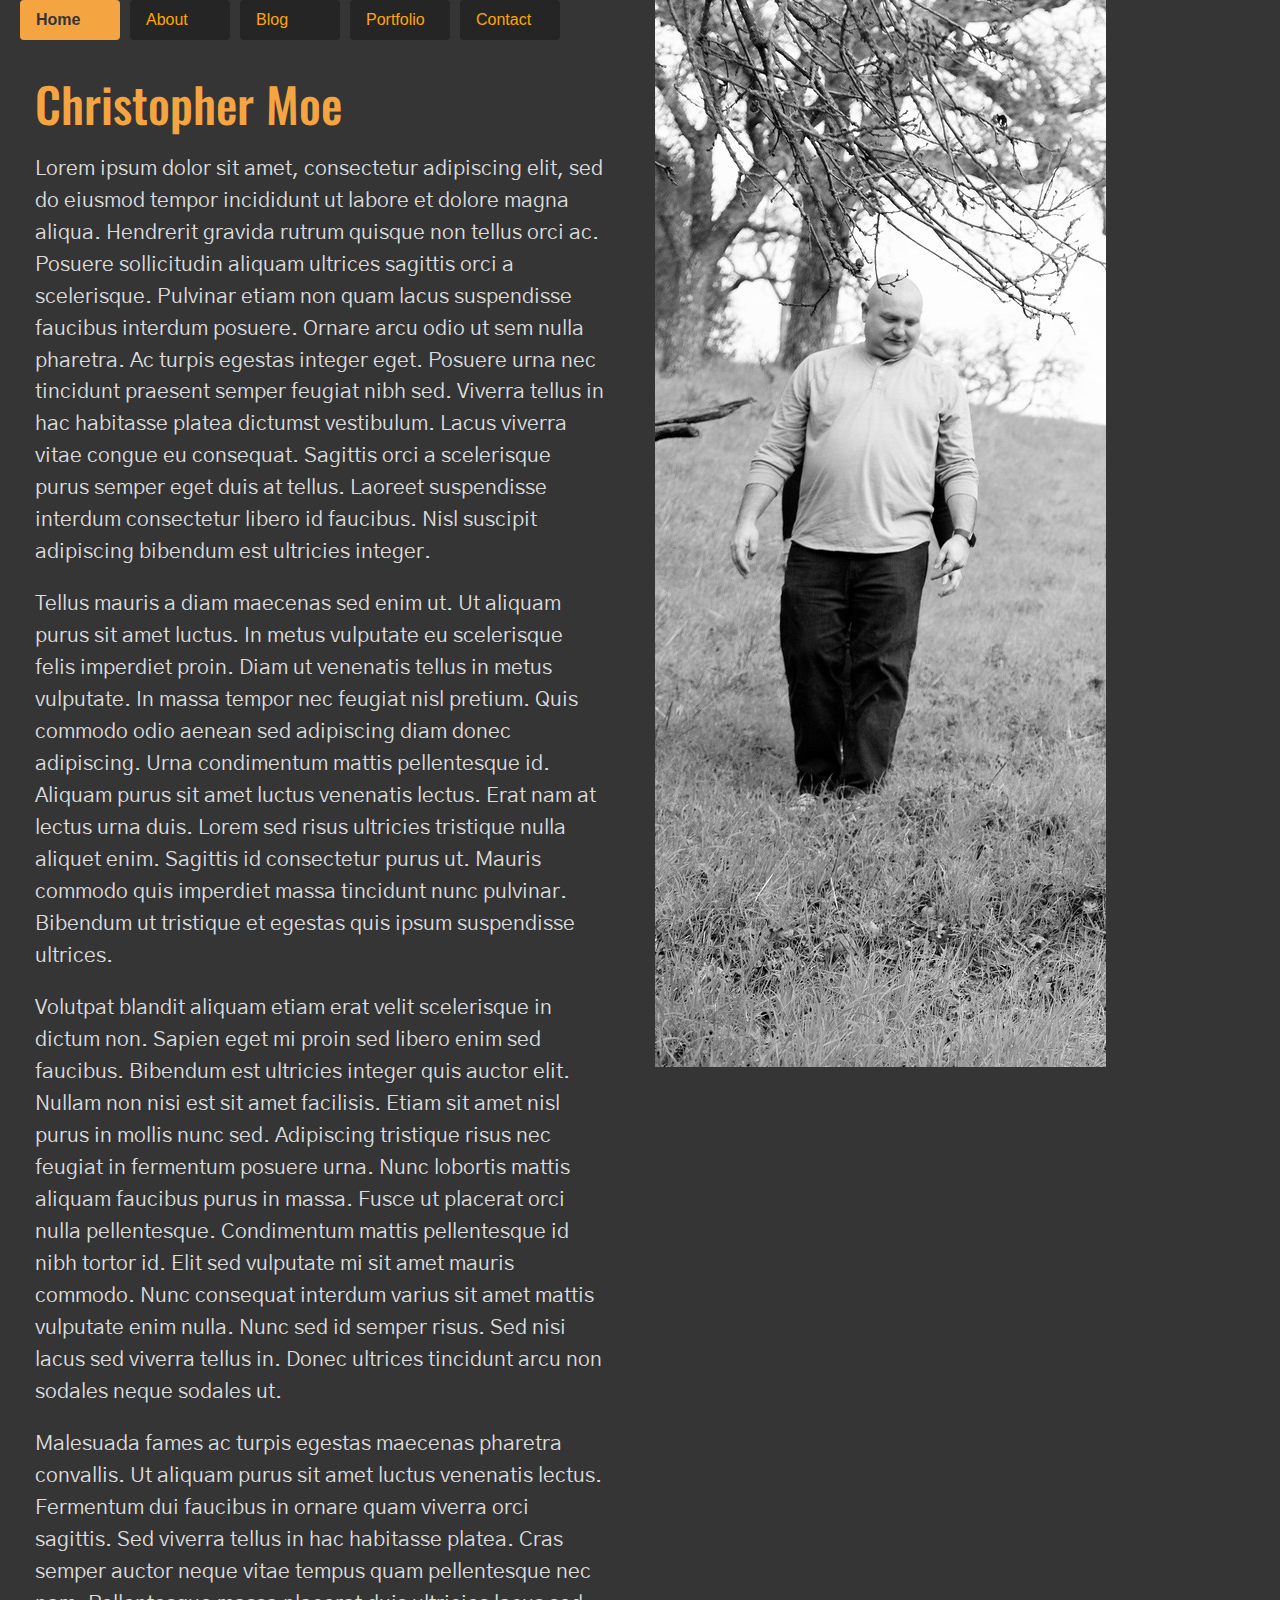
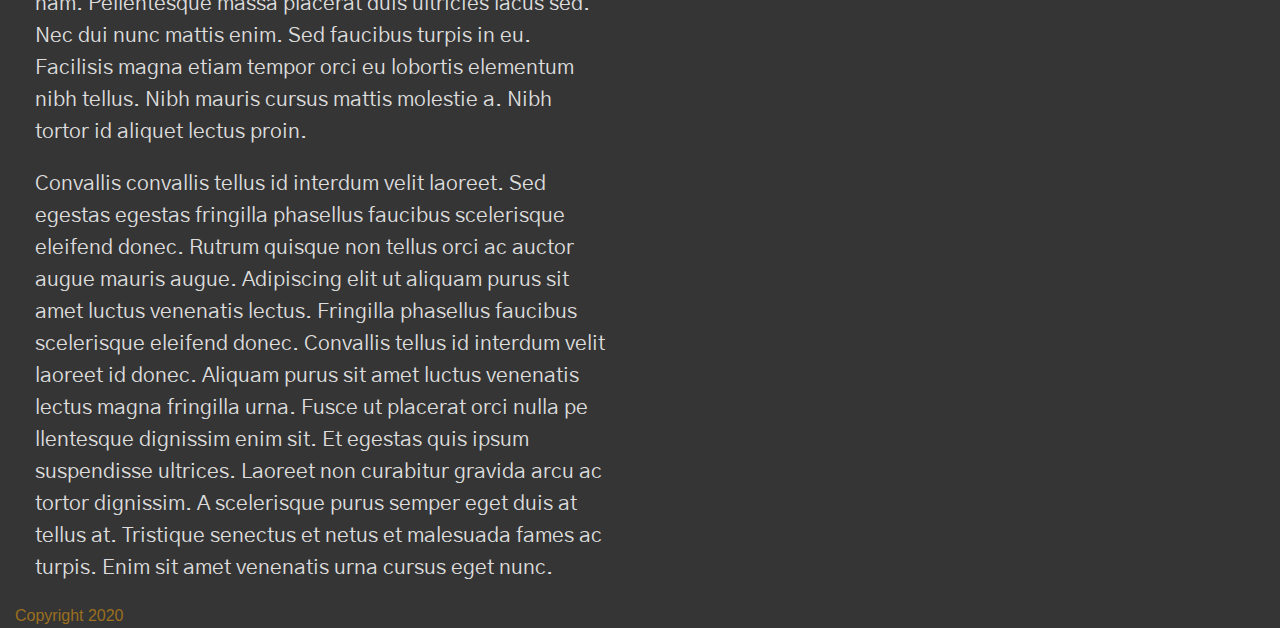
==== docs/index.html @ 33e53306 "Addint initial files" ====
<!doctype html>

<html lang="en">
<head>
  <meta charset="utf-8">

  <title>Chris Moe's Spring 2020 bootcamp project</title>
  <meta name="description" content="Christopher Moe's Spring 2020 project">

  <link href="https://stackpath.bootstrapcdn.com/bootstrap/4.4.1/css/bootstrap.min.css" rel="stylesheet" integrity="sha384-Vkoo8x4CGsO3+Hhxv8T/Q5PaXtkKtu6ug5TOeNV6gBiFeWPGFN9MuhOf23Q9Ifjh" crossorigin="anonymous">
	<link href="https://fonts.googleapis.com/css?family=Gothic+A1&display=swap" rel="stylesheet">
	<link href="https://fonts.googleapis.com/css?family=Oswald&display=swap" rel="stylesheet"> 
  <link rel="stylesheet" href="./CSS/style.css">
</head>

<body>
<!-- begin navigation-->
<div class="container-fluid">
  <div class="row">
    <div class="col">
              <ul class="nav nav-pills">
                <li class="nav-item pill-1">
                    <a class="nav-link active" data-toggle="tab" href="./index.html">Home</a>
                </li>
                <li class="nav-item pill-2">
                    <a class="nav-link" data-toggle="tab" href="./about.html">About</a>
                </li>
                <li class="nav-item pill-3">
                  <a class="nav-link" data-toggle="tab" href="./blog.html">Blog</a>
                </li>
                <li class="nav-item pill-4">
                  <a class="nav-link" data-toggle="tab" href="./portfolio.html">Portfolio</a>
                </li>
                <li class="nav-item pill-5">
                  <a class="nav-link" data-toggle="tab" href="./contact.html">Contact</a>
                </li>
              </ul>
<!-- end navigation-->

<h1>Christopher Moe</h1>

<p class="intro">Lorem ipsum dolor sit amet, consectetur adipiscing elit, sed do eiusmod tempor incididunt ut labore et dolore magna aliqua. Hendrerit gravida rutrum quisque non tellus orci ac. Posuere sollicitudin aliquam ultrices sagittis orci a scelerisque. Pulvinar etiam non quam lacus suspendisse faucibus interdum posuere. Ornare arcu odio ut sem nulla pharetra. Ac turpis egestas integer eget. Posuere urna nec tincidunt praesent semper feugiat nibh sed. Viverra tellus in hac habitasse platea dictumst vestibulum. Lacus viverra vitae congue eu consequat. Sagittis orci a scelerisque purus semper eget duis at tellus. Laoreet suspendisse interdum consectetur libero id faucibus. Nisl suscipit adipiscing bibendum est ultricies integer.</p>

<p class="intro">Tellus mauris a diam maecenas sed enim ut. Ut aliquam purus sit amet luctus. In metus vulputate eu scelerisque felis imperdiet proin. Diam ut venenatis tellus in metus vulputate. In massa tempor nec feugiat nisl pretium. Quis commodo odio aenean sed adipiscing diam donec adipiscing. Urna condimentum mattis pellentesque id. Aliquam purus sit amet luctus venenatis lectus. Erat nam at lectus urna duis. Lorem sed risus ultricies tristique nulla aliquet enim. Sagittis id consectetur purus ut. Mauris commodo quis imperdiet massa tincidunt nunc pulvinar. Bibendum ut tristique et egestas quis ipsum suspendisse ultrices.</p>

<p class="intro">Volutpat blandit aliquam etiam erat velit scelerisque in dictum non. Sapien eget mi proin sed libero enim sed faucibus. Bibendum est ultricies integer quis auctor elit. Nullam non nisi est sit amet facilisis. Etiam sit amet nisl purus in mollis nunc sed. Adipiscing tristique risus nec feugiat in fermentum posuere urna. Nunc lobortis mattis aliquam faucibus purus in massa. Fusce ut placerat orci nulla pellentesque. Condimentum mattis pellentesque id nibh tortor id. Elit sed vulputate mi sit amet mauris commodo. Nunc consequat interdum varius sit amet mattis vulputate enim nulla. Nunc sed id semper risus. Sed nisi lacus sed viverra tellus in. Donec ultrices tincidunt arcu non sodales neque sodales ut.</p>

<p class="intro">Malesuada fames ac turpis egestas maecenas pharetra convallis. Ut aliquam purus sit amet luctus venenatis lectus. Fermentum dui faucibus in ornare quam viverra orci sagittis. Sed viverra tellus in hac habitasse platea. Cras semper auctor neque vitae tempus quam pellentesque nec nam. Pellentesque massa placerat duis ultricies lacus sed. Nec dui nunc mattis enim. Sed faucibus turpis in eu. Facilisis magna etiam tempor orci eu lobortis elementum nibh tellus. Nibh mauris cursus mattis molestie a. Nibh tortor id aliquet lectus proin.</p>

<p class="intro">Convallis convallis tellus id interdum velit laoreet. Sed egestas egestas fringilla phasellus faucibus scelerisque eleifend donec. Rutrum quisque non tellus orci ac auctor augue mauris augue. Adipiscing elit ut aliquam purus sit amet luctus venenatis lectus. Fringilla phasellus faucibus scelerisque eleifend donec. Convallis tellus id interdum velit laoreet id donec. Aliquam purus sit amet luctus venenatis lectus magna fringilla urna. Fusce ut placerat orci nulla pe  llentesque dignissim enim sit. Et egestas quis ipsum suspendisse ultrices. Laoreet non curabitur gravida arcu ac tortor dignissim. A scelerisque purus semper eget duis at tellus at. Tristique senectus et netus et malesuada fames ac turpis. Enim sit amet venenatis urna cursus eget nunc.</p>

</div>
<!-- begin static image on right of page-->
<div class="col">
  <div class="image">
<img src="./img/me-good.jpg" />
<!-- end static image on right of page-->
</div>
</div>
</div>
<div class="row">
  <div class="col-2"><span class="copyright">Copyright 2020</span>
  </div>
</div>
</body>
</html>
---- docs/CSS/style.css ----
p {
	font-family: 'Gothic A1', sans-serif;
	color: #DDDDDD;
	margin: 20px;
}

h1, h2, h3 {
font-family: 'Oswald', sans-serif;
}

h1 {
	color: #f5a442;
	font-size: 36pt;
	margin: 35px 0 15px 20px;
}

h2 {
	color: #f5a442;
	font-size: 28pt;
	margin: 0 0 0 20px;
}

body {
	background-color: #353535; 
	
}

/* this is for the static image on the right side of the page */
.image
{
	position: fixed;
    
}
 

.intro {
	font-size: 16pt;
}

.date {
	font-size: 15pt;
	font-style: italic;
	margin: 0 0 0 20px;
	color: #f7ebdc;
}

/* the next to classes will align images to right/left in posts*/
.bimgright {
	float:right; 
	margin:20px;
}

.bimgleft {
	display: inline;
	float:left; 
	margin:20px;
}

/* Settings for individual blog posts */

.entrycontainer {
	width: 100%;
	background-color: pink;
}

.class bentry {
	height: 80%;
	width: 80%;
    background-color: #353535; 
    -moz-box-sizing: border-box;
    -webkit-box-sizing: border-box;
    box-sizing: border-box;
	float: left;

}

/* the next to define the gradient outline on blog post */
.outer {
  width: 100%;
  margin-right: 451px;
  padding: 1rem;
  position: relative;
  background: linear-gradient(to right, #F5A442, #824904);
  padding: 3px;
  margin-bottom: 25px;	
}

.inner {
  background: #353535;
  color: white;
  padding: 5px;
  overflow:auto;
}

/* Navigation settings */
nav {
	margin: 27px auto 0;
	position: absolute;
	left: 25;
	width: 590px;
	height: 50px;
	background-color: #474747;
	border-radius: 8px;
	font-size: 0;
}
nav a {
	line-height: 50px;
	height: 100%;
	font-size: 15px;
	display: inline-block;
	position: relative;
	z-index: 1;
	text-decoration: none;
	text-transform: uppercase;
	text-align: center;
	color: white;
	cursor: pointer;
}

nav .animation {
	position: absolute;
	height: 100%;
	top: 0;
	z-index: 0;
	transition: all .5s ease 0s;
	border-radius: 8px;
}
a:nth-child(1) {
	width: 100px;
}

.nav-pills .nav-link:not(.active) {
    background-color: #262525;
	color: orange;
	margin: 0 5px;
}

.nav-pills .nav-link:not(.active):hover {
    background-color: #F5A442;
	color: #353535;
	margin: 0 5px;
	font-weight: bolder;

}

.nav-pills .nav-link.active, .nav-pills .nav-link.active:hover,.nav-pills .nav-link.active:focus{
    background-color:#F5A442;
	color:#353535;
	font-weight: bolder;
	margin: 0 5px;

	}

/*text for the bootstrap cards*/
.cardtext {
	color: black;
}

.copyright {
	color: #9b6f1e;
	text-align: center;
}
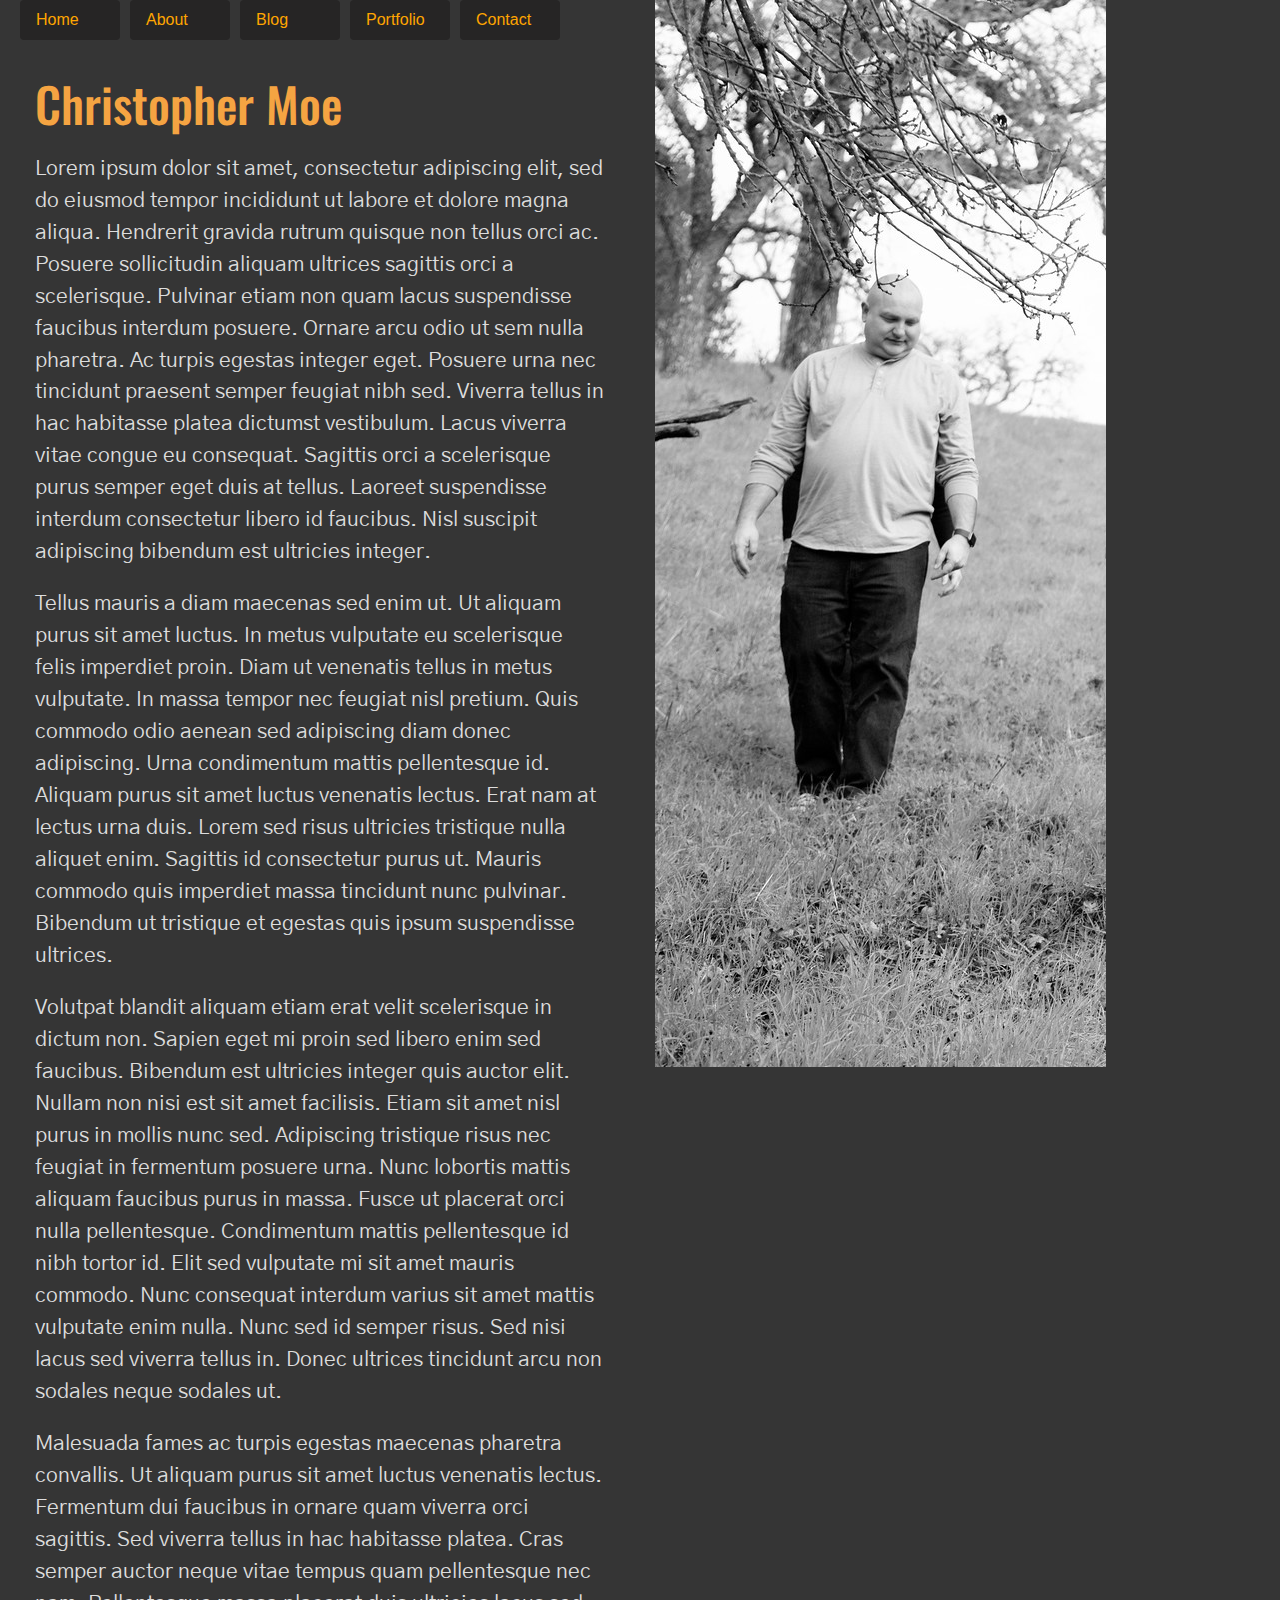
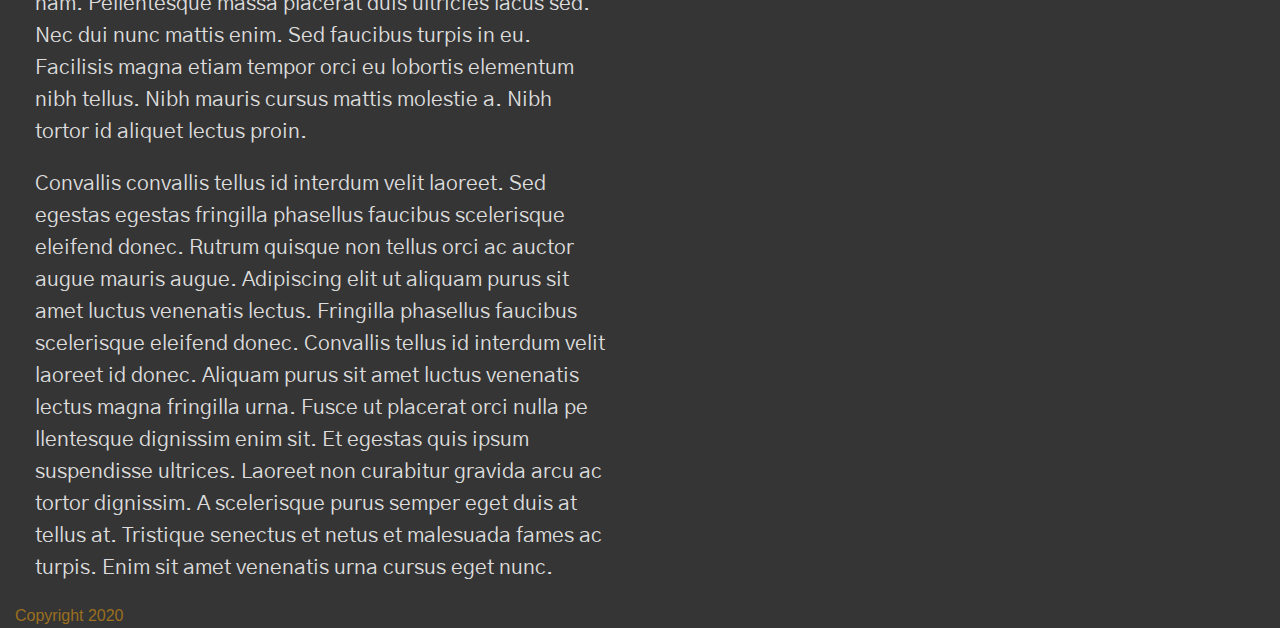
==== commit 7863a379: "changed it so list of pages is dynamically generated" ====
--- a/docs/index.html
+++ b/docs/index.html
@@ -4,7 +4,7 @@
 <head>
   <meta charset="utf-8">
 
-  <title>Chris Moe's Spring 2020 bootcamp project</title>
+  <title>index</title>
   <meta name="description" content="Christopher Moe's Spring 2020 project">
 
   <link href="https://stackpath.bootstrapcdn.com/bootstrap/4.4.1/css/bootstrap.min.css" rel="stylesheet" integrity="sha384-Vkoo8x4CGsO3+Hhxv8T/Q5PaXtkKtu6ug5TOeNV6gBiFeWPGFN9MuhOf23Q9Ifjh" crossorigin="anonymous">
@@ -20,7 +20,7 @@
     <div class="col">
               <ul class="nav nav-pills">
                 <li class="nav-item pill-1">
-                    <a class="nav-link active" data-toggle="tab" href="./index.html">Home</a>
+                    <a class="nav-link" data-toggle="tab" href="./index.html">Home</a>
                 </li>
                 <li class="nav-item pill-2">
                     <a class="nav-link" data-toggle="tab" href="./about.html">About</a>
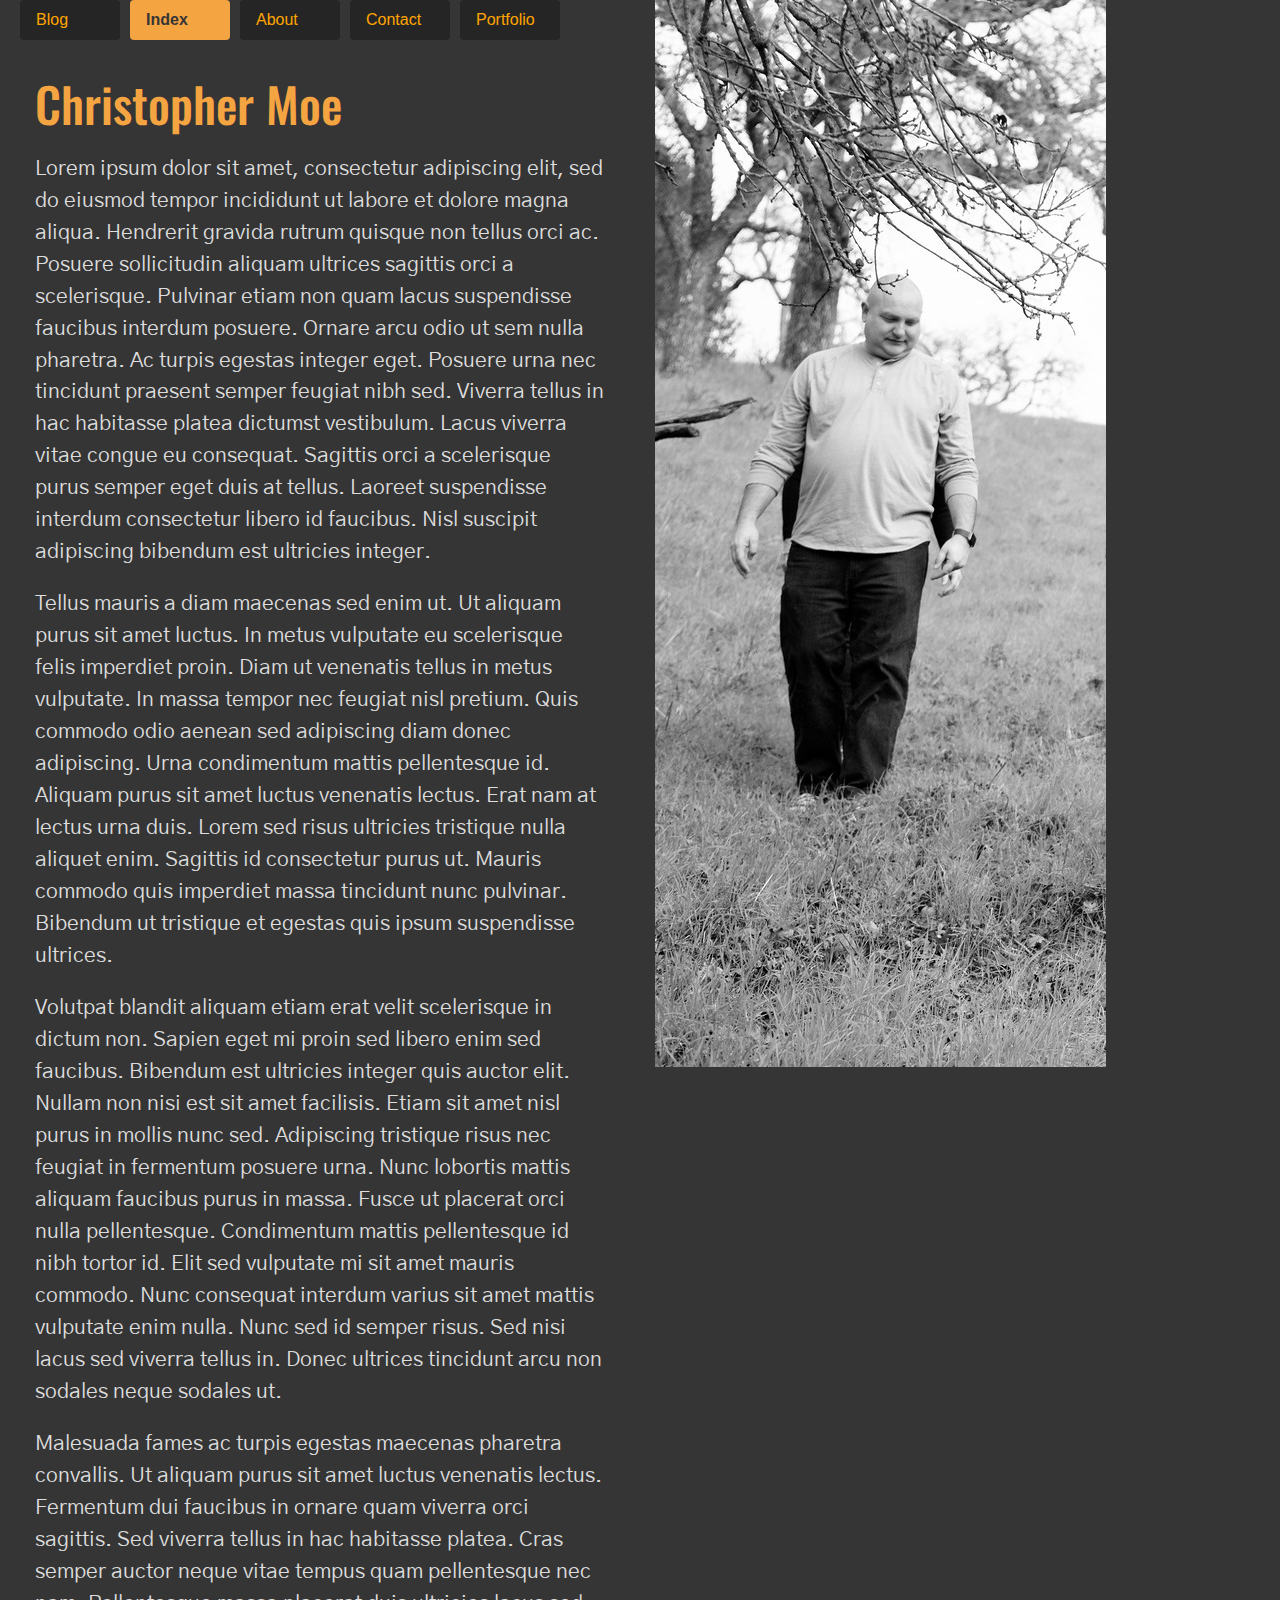
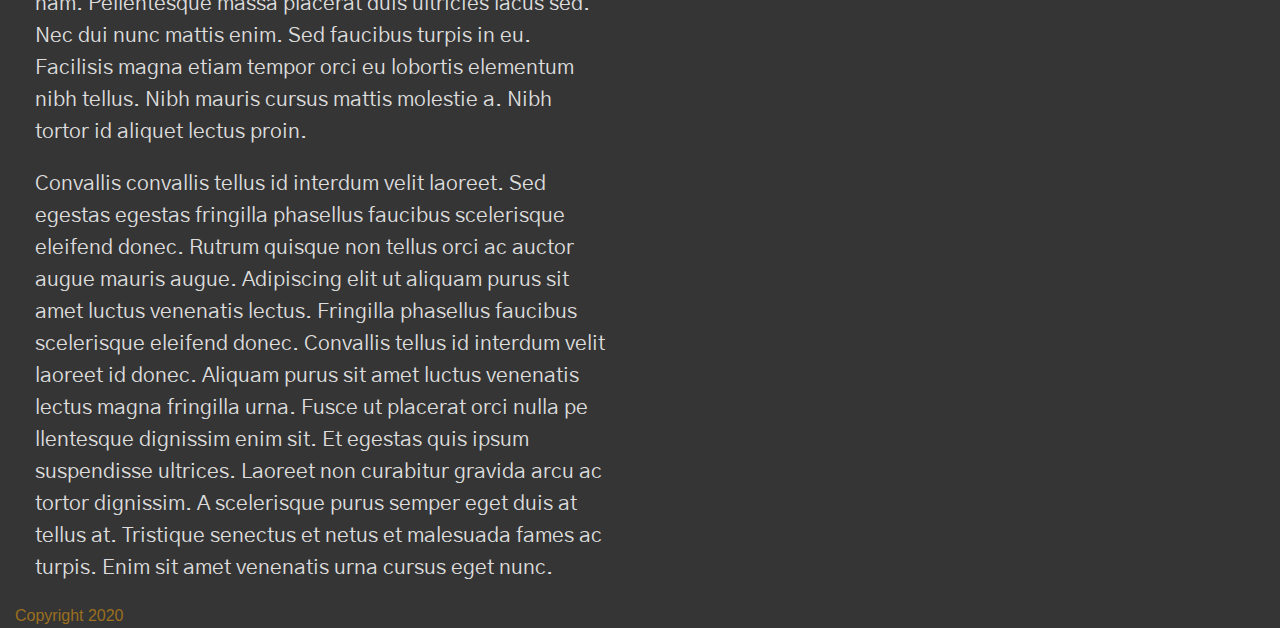
==== commit f77c1a03: "Got navigation links created dynamically as well as highlighting active page" ====
--- a/docs/index.html
+++ b/docs/index.html
@@ -4,12 +4,14 @@
 <head>
   <meta charset="utf-8">
 
-  <title>index</title>
+  <title>Index</title>
   <meta name="description" content="Christopher Moe's Spring 2020 project">
+  
+</ul>
 
   <link href="https://stackpath.bootstrapcdn.com/bootstrap/4.4.1/css/bootstrap.min.css" rel="stylesheet" integrity="sha384-Vkoo8x4CGsO3+Hhxv8T/Q5PaXtkKtu6ug5TOeNV6gBiFeWPGFN9MuhOf23Q9Ifjh" crossorigin="anonymous">
 	<link href="https://fonts.googleapis.com/css?family=Gothic+A1&display=swap" rel="stylesheet">
-	<link href="https://fonts.googleapis.com/css?family=Oswald&display=swap" rel="stylesheet"> 
+	<link href="https://fonts.googleapis.com/css?family=Oswald&display=swap" rel="stylesheet">
   <link rel="stylesheet" href="./CSS/style.css">
 </head>
 
@@ -19,21 +21,28 @@
   <div class="row">
     <div class="col">
               <ul class="nav nav-pills">
-                <li class="nav-item pill-1">
-                    <a class="nav-link" data-toggle="tab" href="./index.html">Home</a>
+                
+                <li class="nav-item">
+                  <a class="nav-link"data-toggle="tab" href="blog.html">Blog</a>
                 </li>
-                <li class="nav-item pill-2">
-                    <a class="nav-link" data-toggle="tab" href="./about.html">About</a>
+                
+                <li class="nav-item">
+                  <a class="nav-link active"data-toggle="tab" href="index.html">Index</a>
                 </li>
-                <li class="nav-item pill-3">
-                  <a class="nav-link" data-toggle="tab" href="./blog.html">Blog</a>
+                
+                <li class="nav-item">
+                  <a class="nav-link"data-toggle="tab" href="about.html">About</a>
                 </li>
-                <li class="nav-item pill-4">
-                  <a class="nav-link" data-toggle="tab" href="./portfolio.html">Portfolio</a>
+                
+                <li class="nav-item">
+                  <a class="nav-link"data-toggle="tab" href="contact.html">Contact</a>
                 </li>
-                <li class="nav-item pill-5">
-                  <a class="nav-link" data-toggle="tab" href="./contact.html">Contact</a>
+                
+                <li class="nav-item">
+                  <a class="nav-link"data-toggle="tab" href="portfolio.html">Portfolio</a>
                 </li>
+                
+              
               </ul>
 <!-- end navigation-->
 
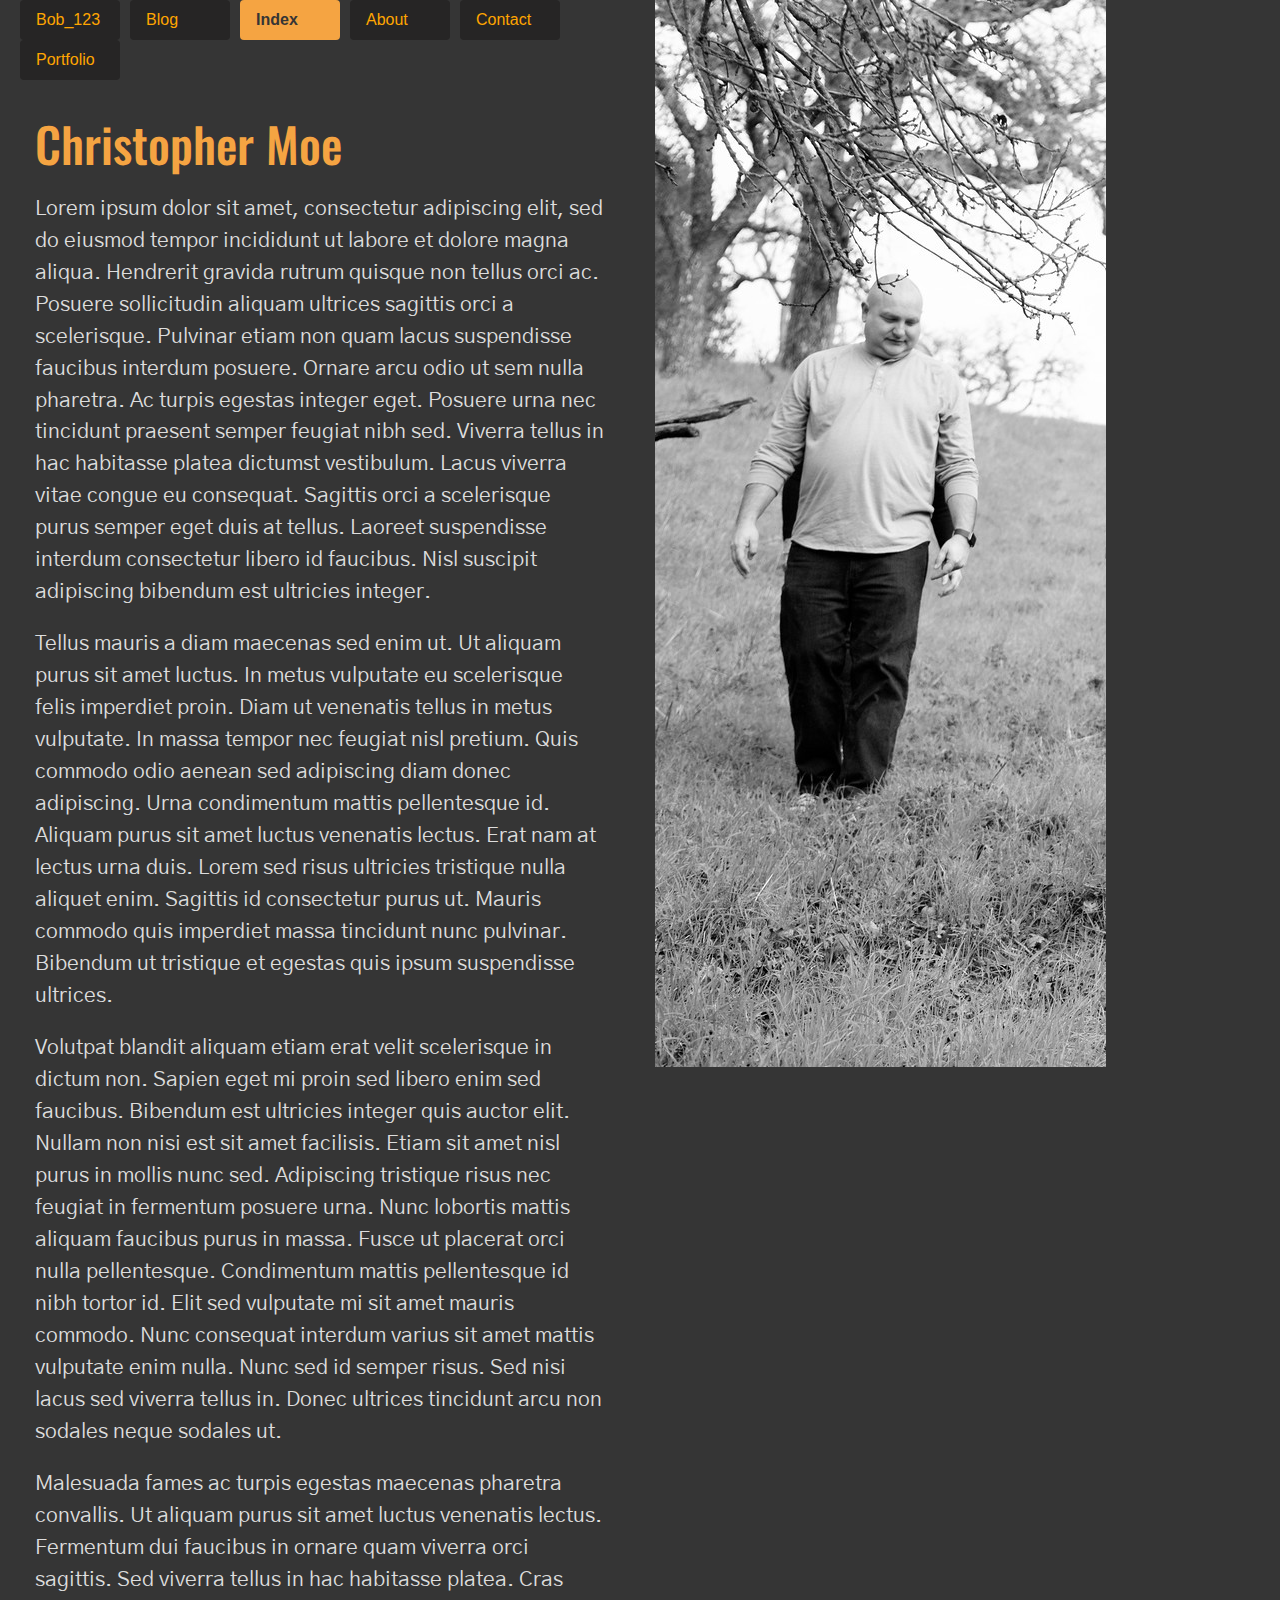
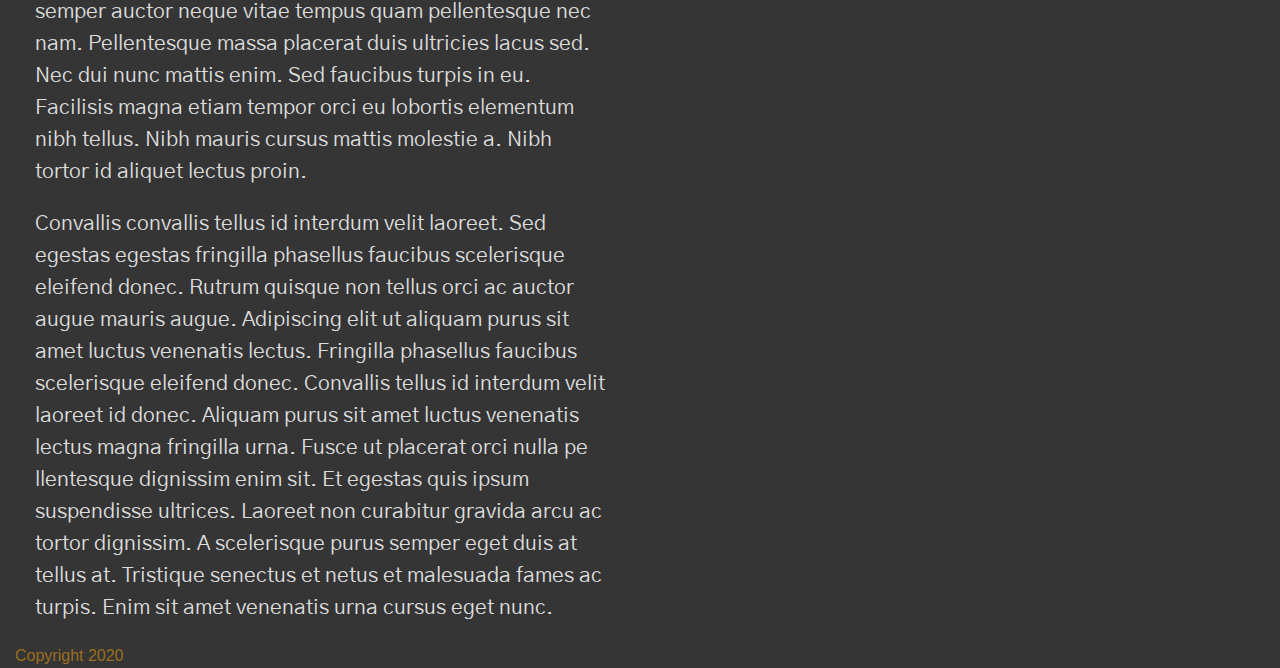
==== commit 46d15875: "final version, all systems go!" ====
--- a/docs/index.html
+++ b/docs/index.html
@@ -21,6 +21,10 @@
   <div class="row">
     <div class="col">
               <ul class="nav nav-pills">
+                
+                <li class="nav-item">
+                  <a class="nav-link"data-toggle="tab" href="bob_123.html">Bob_123</a>
+                </li>
                 
                 <li class="nav-item">
                   <a class="nav-link"data-toggle="tab" href="blog.html">Blog</a>
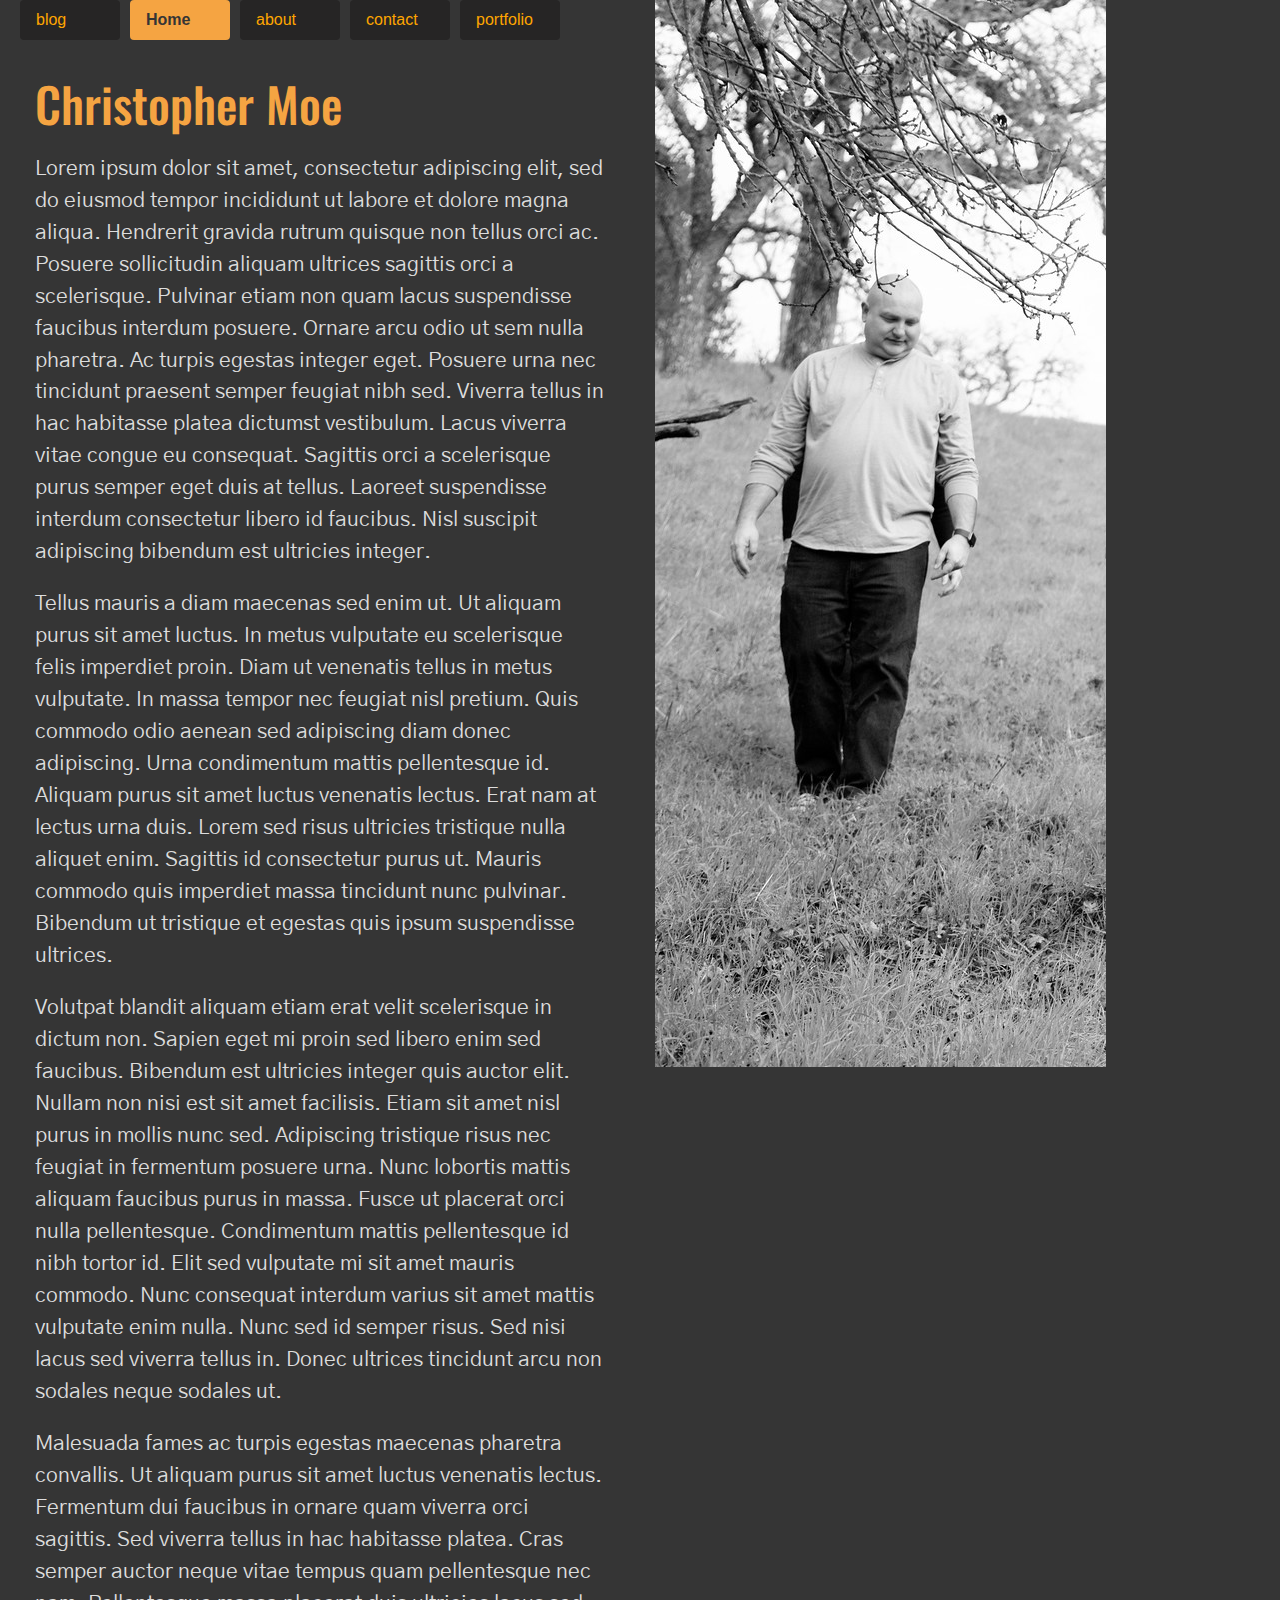
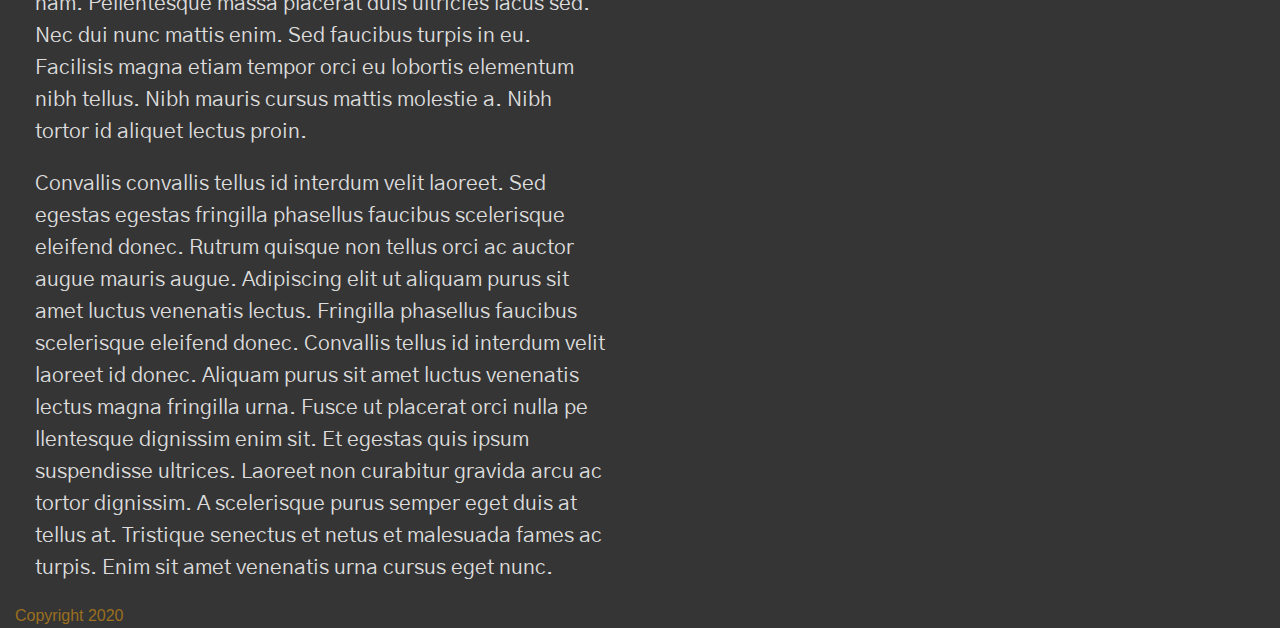
==== commit caa75c98: "made it so navigation displays home instead of index" ====
--- a/docs/index.html
+++ b/docs/index.html
@@ -23,30 +23,20 @@
               <ul class="nav nav-pills">
                 
                 <li class="nav-item">
-                  <a class="nav-link"data-toggle="tab" href="bob_123.html">Bob_123</a>
-                </li>
+                  <a class="nav-link"data-toggle="tab" href="blog.html">blog</a></li>
                 
                 <li class="nav-item">
-                  <a class="nav-link"data-toggle="tab" href="blog.html">Blog</a>
-                </li>
+                  <a class="nav-link active"data-toggle="tab" href="index.html">Home</a></li>
                 
                 <li class="nav-item">
-                  <a class="nav-link active"data-toggle="tab" href="index.html">Index</a>
-                </li>
+                  <a class="nav-link"data-toggle="tab" href="about.html">about</a></li>
                 
                 <li class="nav-item">
-                  <a class="nav-link"data-toggle="tab" href="about.html">About</a>
-                </li>
+                  <a class="nav-link"data-toggle="tab" href="contact.html">contact</a></li>
                 
                 <li class="nav-item">
-                  <a class="nav-link"data-toggle="tab" href="contact.html">Contact</a>
-                </li>
+                  <a class="nav-link"data-toggle="tab" href="portfolio.html">portfolio</a></li>
                 
-                <li class="nav-item">
-                  <a class="nav-link"data-toggle="tab" href="portfolio.html">Portfolio</a>
-                </li>
-                
-              
               </ul>
 <!-- end navigation-->
 
@@ -61,6 +51,7 @@
 <p class="intro">Malesuada fames ac turpis egestas maecenas pharetra convallis. Ut aliquam purus sit amet luctus venenatis lectus. Fermentum dui faucibus in ornare quam viverra orci sagittis. Sed viverra tellus in hac habitasse platea. Cras semper auctor neque vitae tempus quam pellentesque nec nam. Pellentesque massa placerat duis ultricies lacus sed. Nec dui nunc mattis enim. Sed faucibus turpis in eu. Facilisis magna etiam tempor orci eu lobortis elementum nibh tellus. Nibh mauris cursus mattis molestie a. Nibh tortor id aliquet lectus proin.</p>
 
 <p class="intro">Convallis convallis tellus id interdum velit laoreet. Sed egestas egestas fringilla phasellus faucibus scelerisque eleifend donec. Rutrum quisque non tellus orci ac auctor augue mauris augue. Adipiscing elit ut aliquam purus sit amet luctus venenatis lectus. Fringilla phasellus faucibus scelerisque eleifend donec. Convallis tellus id interdum velit laoreet id donec. Aliquam purus sit amet luctus venenatis lectus magna fringilla urna. Fusce ut placerat orci nulla pe  llentesque dignissim enim sit. Et egestas quis ipsum suspendisse ultrices. Laoreet non curabitur gravida arcu ac tortor dignissim. A scelerisque purus semper eget duis at tellus at. Tristique senectus et netus et malesuada fames ac turpis. Enim sit amet venenatis urna cursus eget nunc.</p>
+
 
 </div>
 <!-- begin static image on right of page-->
